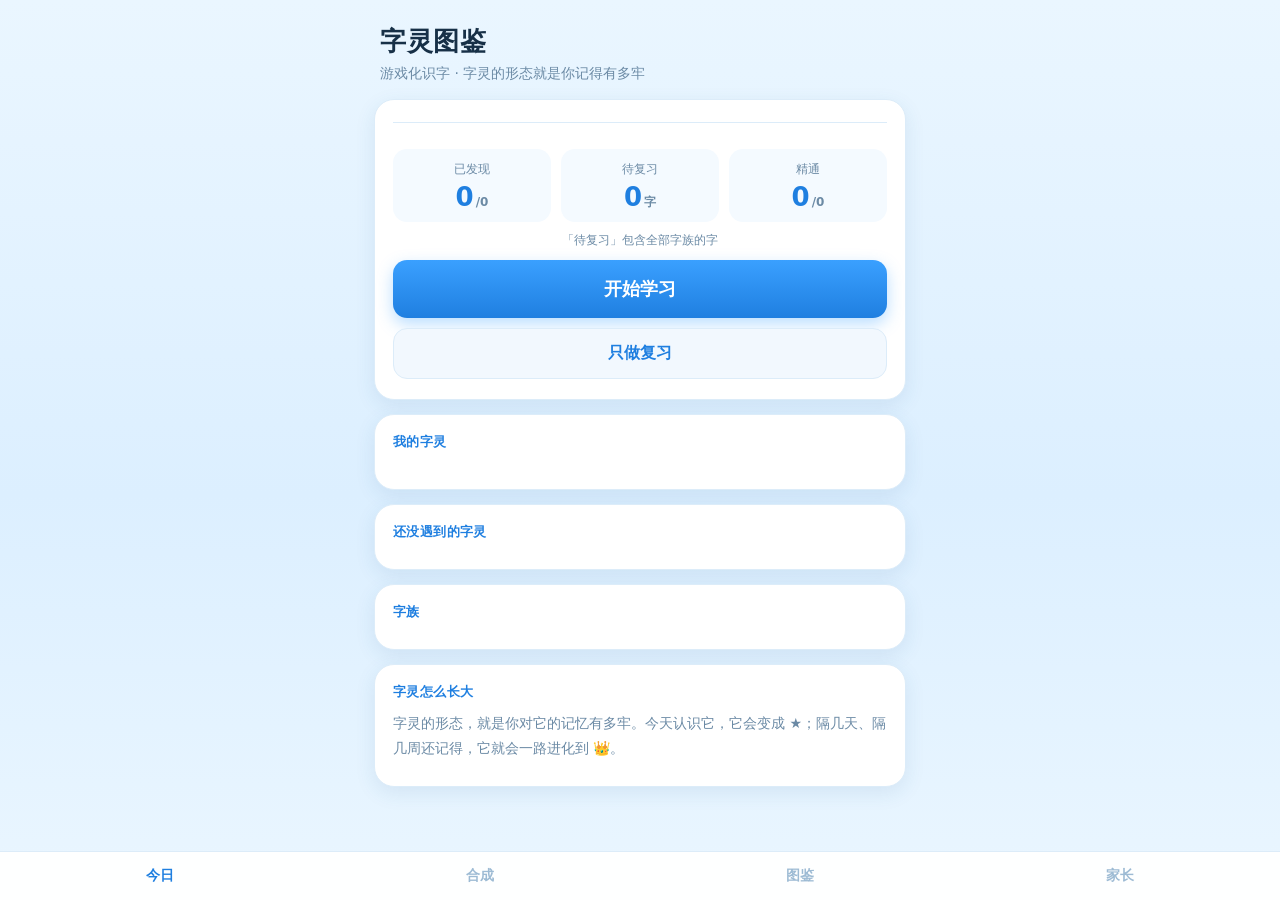
==== index.html @ 315b1b16 "字灵战记：把汉字识字做成街机格斗（HTML5 版 + Godot 4.4 桌面街机版） - 61 个教材单元 / 326 幕 / 3017 汉字 / 1844 个专属技能（14 种特效原型） - HT" ====
<!DOCTYPE html>
<html lang="zh-CN">
<head>
<meta charset="utf-8">
<meta name="viewport" content="width=device-width, initial-scale=1, viewport-fit=cover, maximum-scale=1, user-scalable=no">
<meta name="theme-color" content="#3aa0ff">
<meta name="apple-mobile-web-app-capable" content="yes">
<meta name="apple-mobile-web-app-title" content="字灵图鉴">
<title>字灵图鉴</title>
<link rel="manifest" href="manifest.json">
<link rel="apple-touch-icon" href="icon.svg">
<link rel="icon" href="icon.svg">
<link rel="stylesheet" href="style.css">
</head>
<body>

<div id="app">

  <!-- ================= 今日 ================= -->
  <section id="screen-home" class="screen active">
    <header class="hd">
      <h1>字灵图鉴</h1>
      <p class="sub">游戏化识字 · 字灵的形态就是你记得有多牢</p>
    </header>

    <div class="notice hidden" id="home-notice"></div>

    <div class="card hero">
      <div class="famrow grades" id="home-grades"></div>
      <div class="famrow" id="home-fams"></div>
      <div class="hero-row">
        <div class="stat">
          <div class="k">已发现</div>
          <div class="v"><span id="home-found">0</span><small id="home-found-total">/0</small></div>
        </div>
        <div class="stat">
          <div class="k">待复习</div>
          <div class="v"><span id="home-due">0</span><small>字</small></div>
        </div>
        <div class="stat">
          <div class="k">精通</div>
          <div class="v"><span id="home-master">0</span><small id="home-master-total">/0</small></div>
        </div>
      </div>
      <p class="hero-hint" id="hero-hint">「待复习」包含全部字族的字</p>
      <button class="btn primary big" id="btn-start">开始学习</button>
      <button class="btn ghost" id="btn-review">只做复习</button>
    </div>

    <div class="card">
      <div class="card-t" id="home-shelf-title">我的字灵</div>
      <div class="shelf" id="home-shelf"></div>
    </div>

    <div class="card">
      <div class="card-t" id="home-newtitle">还没遇到的字灵</div>
      <div class="newrow" id="home-new"></div>
    </div>

    <div class="card">
      <div class="card-t" id="fam-introtitle">字族</div>
      <p class="body-p" id="fam-introtext"></p>
    </div>

    <div class="card">
      <div class="card-t">字灵怎么长大</div>
      <p class="body-p dim">字灵的形态，就是你对它的记忆有多牢。今天认识它，它会变成 ★；隔几天、隔几周还记得，它就会一路进化到 👑。</p>
    </div>
  </section>

  <!-- ================= 学习 / 复习 ================= -->
  <section id="screen-learn" class="screen">
    <div class="topbar">
      <button class="back" id="btn-quit" aria-label="退出">✕</button>
      <div class="stagetrack"><div class="stagefill" id="learn-fill"></div></div>
      <div class="counter" id="learn-count">0/0</div>
    </div>
    <div id="learn-body"></div>
  </section>

  <!-- ================= 合成台 ================= -->
  <section id="screen-fuse" class="screen">
    <header class="hd">
      <h1>合成台</h1>
      <p class="sub">把字零件拼起来</p>
    </header>

    <div class="moderow">
      <button class="modebtn on" data-mode="free">自由拼</button>
      <button class="modebtn" data-mode="drill">组装练习</button>
    </div>

    <div class="card">
      <div class="drill-prompt hidden" id="drill-prompt"></div>
      <div class="slotrow">
        <button class="slot" id="slot0">+</button>
        <div class="plus">+</div>
        <button class="slot" id="slot1">+</button>
        <div class="eq">=</div>
        <div class="slot result" id="slotr">?</div>
      </div>
      <div class="fuse-msg" id="fuse-msg"></div>
      <button class="btn ghost" id="btn-clear">重新拼</button>
    </div>

    <div class="card">
      <div class="card-t" id="pool-title">我有的字零件</div>
      <div class="partgrid" id="fuse-parts"></div>
      <p class="body-p dim" id="fuse-hint"></p>
    </div>

    <div class="card">
      <div class="card-t">怎么玩</div>
      <p class="body-p dim"><b>自由拼</b>：学过的字会被拆成零件收进来。点两个零件试试，能拼出来的就是你该认识的字。</p>
      <p class="body-p dim"><b>组装练习</b>：给一张图和读音，把拼成它的两个字零件挑出来。</p>
    </div>
  </section>

  <!-- ================= 图鉴 ================= -->
  <section id="screen-dex" class="screen">
    <header class="hd">
      <h1 id="dex-title">图鉴</h1>
      <p class="sub">点亮一个新字灵，就点亮一颗星</p>
    </header>
    <div class="famrow grades" id="dex-grades"></div>
    <div class="famrow" id="dex-fams"></div>
    <div class="dex" id="dex-grid"></div>
    <div class="card">
      <p class="body-p dim">灰色剪影 = 还没遇到。发现之后，星星越多代表记得越牢。点开任意一个字灵，能看到它下次什么时候回来复习。</p>
    </div>
  </section>

  <!-- ================= 家长 ================= -->
  <section id="screen-parent" class="screen">
    <header class="hd">
      <h1>家长页</h1>
      <p class="sub">进度与薄弱字</p>
    </header>
    <div class="card" id="parent-stats"></div>
    <div class="card" id="parent-quality"></div>
    <div class="card">
      <div class="card-t">需要多看一眼的字</div>
      <div id="parent-weak" class="weak"></div>
    </div>
    <div class="card">
      <div class="card-t">字表自检</div>
      <p class="body-p dim">逐条检查字表数据是否完整、选项有没有写错。字表越大越需要它。</p>
      <button class="btn ghost" id="btn-validate">检查字表</button>
      <div id="validate-out" class="validate-out"></div>
    </div>
    <div class="card">
      <div class="card-t">演示工具</div>
      <p class="body-p dim">原型把「一天」做成可以手动快进，方便你几分钟内看到复习和进化效果。</p>
      <button class="btn ghost" id="btn-ff">⏩ 快进一天</button>
      <button class="btn ghost danger" id="btn-reset">清空存档，重新开始</button>
    </div>
    <div class="card">
      <div class="card-t">装到手机上</div>
      <p class="body-p dim">手机浏览器打开后，点菜单里的「添加到主屏幕」，就和一个 App 一样。电脑上直接双击 index.html 也能玩（发音和存档都正常）。</p>
    </div>
  </section>

</div>

<nav id="tabbar">
  <button data-go="screen-home" class="on">今日</button>
  <button data-go="screen-fuse">合成</button>
  <button data-go="screen-dex">图鉴</button>
  <button data-go="screen-parent">家长</button>
</nav>

<div id="toast"></div>
<div id="overlay" class="hidden"><div id="overlay-card"></div></div>

<script src="data/chars.js"></script>
<script src="data/expand.js"></script>
<script src="app.js"></script>
</body>
</html>
---- style.css ----
/* 字灵图鉴 · P0 样式（手机优先） */

:root{
  --bg1:#eaf6ff;
  --bg2:#dcefff;
  --card:#ffffff;
  --ink:#173047;
  --ink2:#6b8aa5;
  --pri:#3aa0ff;
  --pri2:#1f7fe0;
  --good:#2fbf71;
  --bad:#ff7a7a;
  --line:#dcecf9;
  --radius:20px;
  --shadow:0 6px 20px rgba(35,95,150,.10);
}

*{box-sizing:border-box;-webkit-tap-highlight-color:transparent;}
html,body{margin:0;padding:0;}
body{
  font-family:-apple-system,BlinkMacSystemFont,"PingFang SC","Hiragino Sans GB","Microsoft YaHei",system-ui,sans-serif;
  background:linear-gradient(180deg,var(--bg1),var(--bg2) 55%,var(--bg1));
  background-attachment:fixed;
  color:var(--ink);
  -webkit-font-smoothing:antialiased;
  padding-bottom:84px;
  min-height:100vh;
}
body.session{padding-bottom:0;}
body.session #tabbar{display:none;}

#app{max-width:560px;margin:0 auto;padding:0 14px;}

/* ---------- 屏幕切换 ---------- */
.screen{display:none;padding-top:14px;}
.screen.active{display:block;animation:fade .22s ease;}
@keyframes fade{from{opacity:0;transform:translateY(6px)}to{opacity:1;transform:none}}

/* ---------- 标题 ---------- */
.hd{padding:10px 6px 16px;}
.hd h1{margin:0;font-size:26px;letter-spacing:.5px;}
.hd .sub{margin:6px 0 0;color:var(--ink2);font-size:14px;}

/* ---------- 卡片 ---------- */
.card{
  background:var(--card);border-radius:var(--radius);
  padding:18px;margin-bottom:14px;box-shadow:var(--shadow);
  border:1px solid var(--line);
}
.card-t{font-size:13px;font-weight:700;color:var(--pri2);letter-spacing:.4px;margin-bottom:10px;}
.body-p{margin:0 0 8px;font-size:15px;line-height:1.75;}
.body-p.dim{color:var(--ink2);font-size:14px;}
.tiny{font-size:12.5px;color:var(--ink2);margin:0 0 10px;}

/* ---------- 统计提示 ---------- */
.hero-hint{font-size:11.5px;color:var(--ink2);margin:-7px 0 12px;text-align:center;}

/* ---------- 字族切换 ---------- */
.famrow{display:flex;flex-wrap:wrap;gap:8px;margin-bottom:16px;}
.famchip{
  border:1.5px solid var(--line);background:#f4faff;color:var(--ink2);
  border-radius:99px;padding:9px 16px;font-size:14px;font-weight:700;
  font-family:inherit;cursor:pointer;white-space:nowrap;
  transition:background .15s ease,color .15s ease,border-color .15s ease,box-shadow .15s ease;
}
.famchip:active{transform:scale(.96);}
/* 年级筛选与字族分层：年级按钮更轻，字族按钮保持主视觉 */
.famrow.grades{gap:6px;margin-bottom:10px;padding-bottom:2px;border-bottom:1px solid var(--line);}
.famrow.grades .gradechip{padding:7px 11px;font-size:13px;font-weight:700;background:#fff;border-color:#c9e3f7;}
.famrow.grades .gradechip small{display:block;font-size:10px;font-weight:600;opacity:.72;margin-top:2px;}
.famrow.grades .gradechip.on{background:#e8f5ff;color:var(--pri2);border-color:var(--pri);box-shadow:none;}
.famchip.on{
  background:linear-gradient(180deg,var(--pri),var(--pri2));color:#fff;
  border-color:transparent;box-shadow:0 4px 12px rgba(58,160,255,.32);
}

/* ---------- 首页统计 ---------- */
.hero{padding:20px 18px;}
.hero-row{display:flex;gap:10px;margin-bottom:18px;}
.stat{flex:1;text-align:center;background:#f4faff;border-radius:14px;padding:12px 6px;}
.stat .k{font-size:12px;color:var(--ink2);margin-bottom:6px;}
.stat .v{font-size:26px;font-weight:800;color:var(--pri2);line-height:1;}
.stat .v small{font-size:12px;font-weight:600;color:var(--ink2);margin-left:2px;}

/* ---------- 按钮 ---------- */
.btn{
  display:block;width:100%;border:0;cursor:pointer;
  font-family:inherit;font-size:16px;font-weight:700;
  padding:14px;border-radius:14px;margin-top:10px;
  transition:transform .08s ease,box-shadow .15s ease;
}
.btn:active{transform:scale(.975);}
.btn.primary{background:linear-gradient(180deg,var(--pri),var(--pri2));color:#fff;box-shadow:0 6px 16px rgba(58,160,255,.35);}
.btn.big{font-size:18px;padding:17px;}
.btn.ghost{background:#f2f8fe;color:var(--pri2);border:1px solid var(--line);}
.btn.ghost.danger{color:#d9564f;background:#fff3f2;border-color:#ffdcd9;}

/* ---------- 首页新字预览 ---------- */
.newrow{display:flex;flex-wrap:wrap;gap:10px;}
.newchip{
  width:60px;height:74px;border-radius:14px;background:#f4faff;
  border:1.5px dashed #c3ddf3;display:flex;flex-direction:column;
  align-items:center;justify-content:center;gap:2px;color:#9dbbd4;
}
.newchip .e{font-size:20px;filter:grayscale(1);opacity:.45;}
.newchip .c{font-size:20px;font-weight:800;}

/* ---------- 学习顶部进度 ---------- */
.topbar{display:flex;align-items:center;gap:12px;padding:12px 4px;}
.back{
  width:38px;height:38px;flex:0 0 38px;border-radius:50%;
  border:1px solid var(--line);background:#fff;color:var(--ink2);
  font-size:16px;cursor:pointer;font-family:inherit;
}
.stagetrack{flex:1;height:10px;background:#dbeafa;border-radius:99px;overflow:hidden;}
.stagefill{height:100%;width:0%;background:linear-gradient(90deg,#63c1ff,var(--pri2));border-radius:99px;transition:width .3s ease;}
.counter{font-size:13px;font-weight:700;color:var(--ink2);min-width:44px;text-align:right;}

/* ---------- 学习主体 ---------- */
.learn{padding:8px 2px 40px;text-align:center;animation:fade .25s ease;}
.bigemoji{font-size:84px;line-height:1;margin:18px 0 10px;}
.bigchar{font-size:104px;font-weight:800;line-height:1.1;letter-spacing:4px;color:var(--ink);}
.bigchar.small{font-size:78px;margin-bottom:6px;}
.py{font-size:22px;color:var(--pri2);font-weight:700;letter-spacing:2px;margin:8px 0 16px;}
.sentence{font-size:19px;line-height:1.8;margin:8px auto 20px;max-width:340px;background:#f4faff;border-radius:14px;padding:14px 16px;}

.card-t.center{text-align:center;}

/* 拆形 */
.split{display:flex;align-items:center;justify-content:center;gap:10px;margin:26px 0 20px;flex-wrap:wrap;}
.split .piece{
  width:82px;height:82px;border-radius:18px;background:#f4faff;border:2px solid var(--line);
  display:flex;align-items:center;justify-content:center;font-size:40px;font-weight:800;color:var(--pri2);
}
.split .piece.whole{background:#eaf6ff;border-color:var(--pri);color:var(--ink);}
.split .plus,.split .eq{font-size:24px;color:#9dbbd4;font-weight:700;}
.pinfo{max-width:340px;margin:0 auto 22px;}
.pinfo p{margin:6px 0;font-size:15px;color:var(--ink2);}
.pinfo b{color:var(--ink);font-size:17px;}

/* 选择题 */
.qprompt{font-size:21px;font-weight:700;margin:26px 0 22px;line-height:1.6;}
.opts{display:flex;flex-direction:column;gap:12px;max-width:360px;margin:0 auto;}
.opts.grid{flex-direction:row;flex-wrap:wrap;justify-content:center;}
.opts.grid .opt{flex:0 0 calc(50% - 6px);}
.opt{
  border:2px solid var(--line);background:#fff;border-radius:16px;
  padding:16px;cursor:pointer;font-family:inherit;
  display:flex;align-items:center;justify-content:center;gap:10px;
  transition:transform .08s ease,border-color .15s ease,background .15s ease;
}
.opt:active{transform:scale(.97);}
.opt .oe{font-size:40px;line-height:1;}
.opt .ol{font-size:15px;color:var(--ink2);font-weight:700;}
.opt .oc{font-size:44px;font-weight:800;color:var(--ink);line-height:1.1;}
.opts.grid .opt{flex-direction:column;padding:18px 10px;}
.opts.pinyin .opt .oc{font-size:28px;letter-spacing:1px;}
.opt.good{border-color:var(--good);background:#eefaf3;animation:pop .3s ease;}
.opt.bad{border-color:var(--bad);background:#fff2f2;animation:shake .32s ease;}
@keyframes pop{0%{transform:scale(1)}45%{transform:scale(1.06)}100%{transform:scale(1)}}
@keyframes shake{0%,100%{transform:translateX(0)}25%{transform:translateX(-6px)}75%{transform:translateX(6px)}}

/* 完成 */
.done .bigemoji{animation:pop .5s ease;}
.done-t{font-size:23px;font-weight:800;margin:6px 0 8px;}
.done-sub{font-size:16px;color:var(--ink2);margin-bottom:26px;}

/* ---------- 图鉴 ---------- */
.dex{display:grid;grid-template-columns:repeat(3,1fr);gap:11px;margin-bottom:14px;}
.dexitem{
  background:#fff;border:1.5px solid var(--line);border-radius:18px;
  padding:12px 6px;cursor:pointer;font-family:inherit;
  display:flex;flex-direction:column;align-items:center;gap:2px;
  box-shadow:var(--shadow);transition:transform .08s ease;
}
.dexitem:active{transform:scale(.96);}
.dexitem .dexe{font-size:30px;line-height:1.2;}
.dexitem .dexc{font-size:26px;font-weight:800;color:var(--ink);}
.dexitem .dexs{font-size:11px;color:#f5b942;letter-spacing:1px;min-height:14px;}
.dexitem.s0{background:#f7fbfe;border-style:dashed;box-shadow:none;}
.dexitem.s0 .dexe{filter:grayscale(1);opacity:.35;}
.dexitem.s0 .dexc{color:#b8d0e2;}
.dexitem.s4{background:linear-gradient(180deg,#fffdf4,#fff);border-color:#ffe08a;}
.dexitem.s5{background:linear-gradient(180deg,#fff8e4,#fff);border-color:#f5c451;box-shadow:0 6px 20px rgba(245,185,66,.28);}

/* ---------- 家长页 ---------- */
.pline{display:flex;justify-content:space-between;align-items:center;padding:9px 0;border-bottom:1px dashed var(--line);font-size:15px;}
.pline:last-child{border-bottom:0;}
.pline .lb{color:var(--ink2);}
.pline .pv{font-weight:800;color:var(--pri2);}
.weak{display:flex;flex-wrap:wrap;gap:9px;}
.weakchip{background:#fff3f2;border:1px solid #ffdcd9;color:#d9564f;border-radius:12px;padding:8px 13px;font-size:19px;font-weight:800;}
.weaknone{color:var(--ink2);font-size:14px;}

/* ---------- 底部导航 ---------- */
#tabbar{
  position:fixed;left:0;right:0;bottom:0;z-index:30;
  display:flex;background:rgba(255,255,255,.94);
  backdrop-filter:blur(12px);-webkit-backdrop-filter:blur(12px);
  border-top:1px solid var(--line);
  padding-bottom:env(safe-area-inset-bottom);
}
#tabbar button{
  flex:1;border:0;background:none;font-family:inherit;
  font-size:14px;font-weight:700;color:#9dbbd4;
  padding:15px 4px;cursor:pointer;transition:color .15s ease;
}
#tabbar button.on{color:var(--pri2);}

/* ---------- 首页字灵架 ---------- */
.shelf{display:flex;gap:10px;overflow-x:auto;padding:2px 2px 8px;-webkit-overflow-scrolling:touch;}
.shelfitem{
  flex:0 0 auto;width:64px;text-align:center;background:#f4faff;
  border-radius:14px;padding:8px 4px;border:1px solid var(--line);
}
.shelfitem .e{font-size:24px;line-height:1.2;}
.shelfitem .c{font-size:20px;font-weight:800;color:var(--ink);line-height:1.3;}
.shelfitem .st{font-size:10px;color:#f0a04b;line-height:1.2;margin-top:2px;}

/* ---------- 合成台 ---------- */
.moderow{display:flex;gap:8px;margin-bottom:14px;}
.modebtn{
  flex:1;padding:11px 8px;border-radius:14px;border:1.5px solid var(--line);
  background:#f4faff;color:var(--ink2);font-family:inherit;font-size:14px;font-weight:700;
  cursor:pointer;transition:background .15s ease,color .15s ease,border-color .15s ease,box-shadow .15s ease;
}
.modebtn:active{transform:scale(.97);}
.modebtn.on{
  background:linear-gradient(180deg,var(--pri),var(--pri2));color:#fff;
  border-color:transparent;box-shadow:0 4px 12px rgba(58,160,255,.32);
}
.drill-prompt{text-align:center;margin-bottom:14px;}
.drill-emoji{font-size:46px;line-height:1.1;}
.drill-py{font-size:22px;font-weight:800;color:var(--pri2);margin-top:4px;}
.drill-scene{font-size:14px;color:var(--ink2);margin-top:6px;line-height:1.6;}
.slotrow{display:flex;align-items:center;justify-content:center;gap:8px;margin:6px 0 14px;}
.slot{
  width:66px;height:66px;border-radius:16px;border:2px dashed #c3ddf3;background:#f7fbfe;
  display:flex;align-items:center;justify-content:center;
  font-size:26px;font-weight:800;color:#9dbbd4;font-family:inherit;cursor:pointer;
  transition:border-color .15s ease,background .15s ease,color .15s ease;
}
.slot:active{transform:scale(.95);}
.slot.filled{border-style:solid;border-color:var(--pri);background:#eaf6ff;color:var(--pri2);}
.slot.result{border:none;background:transparent;cursor:default;font-size:34px;color:var(--ink);}
.slot.result.good{animation:pop .4s ease;}
.slot.result.bad{color:var(--bad);}
.slotrow .plus,.slotrow .eq{font-size:22px;color:#9dbbd4;font-weight:700;}
.fuse-msg{text-align:center;min-height:8px;}
.fuse-title{font-size:14px;color:var(--ink2);margin-bottom:4px;}
.fuse-char{font-size:40px;font-weight:800;color:var(--ink);line-height:1.2;}
.fuse-py{font-size:18px;color:var(--pri2);font-weight:700;margin-left:6px;}
.fuse-note{font-size:13.5px;color:var(--ink2);margin:8px 0 4px;line-height:1.7;}
.fuse-bad{font-size:14px;color:#d9564f;font-weight:700;}
.partgrid{display:flex;flex-wrap:wrap;gap:8px;}
.partchip{
  min-width:52px;padding:10px 12px;border-radius:12px;border:2px solid var(--line);
  background:#fff;font-size:22px;font-weight:800;color:var(--ink);
  font-family:inherit;cursor:pointer;
  transition:background .12s ease,border-color .12s ease,transform .12s ease;
}
.partchip:active{transform:scale(.94);background:#eaf6ff;border-color:var(--pri);}

/* ---------- 笔顺动画 ---------- */
.strokebox{
  margin:14px auto 4px;width:200px;height:200px;
  background:#fff;border:2px solid var(--line);border-radius:18px;
  display:flex;align-items:center;justify-content:center;overflow:hidden;
}

/* ---------- 通用隐藏 ---------- */
.hidden{display:none !important;}

/* ---------- 环境告示（存档 / 发音异常） ---------- */
.notice{
  background:#fff8e4;border:1px solid #ffe08a;border-radius:16px;
  padding:14px 16px;margin-bottom:14px;
}
.notice p{margin:0 0 8px;font-size:13.5px;line-height:1.75;color:#6b5620;}
.notice p:last-child{margin-bottom:0;}

/* ---------- 字表自检结果 ---------- */
.qweak{margin-top:10px;padding:10px 12px;border-radius:12px;background:#fff8e9;color:#9a6a28;font-size:13px;line-height:1.65;}
.validate-out{margin-top:12px;}
.validate-out ul{margin:8px 0 0;padding-left:20px;}
.validate-out li{font-size:13px;line-height:1.85;color:#d9564f;}
.vok{font-size:14px;font-weight:700;color:var(--good);}
.vbad{font-size:14px;font-weight:700;color:#d9564f;}

/* ---------- toast / overlay ---------- */
#toast{
  position:fixed;left:50%;bottom:110px;transform:translate(-50%,14px);
  background:rgba(23,48,71,.93);color:#fff;font-size:14.5px;font-weight:600;
  padding:11px 20px;border-radius:99px;opacity:0;pointer-events:none;
  transition:opacity .2s ease,transform .2s ease;z-index:60;max-width:86vw;text-align:center;
}
#toast.show{opacity:1;transform:translate(-50%,0);}

#overlay{
  position:fixed;inset:0;background:rgba(23,48,71,.42);z-index:50;
  display:flex;align-items:center;justify-content:center;padding:22px;
}
#overlay.hidden{display:none;}
#overlay-card{
  background:#fff;border-radius:22px;padding:26px 22px;max-width:340px;width:100%;
  text-align:center;box-shadow:0 20px 50px rgba(20,50,80,.25);animation:pop .3s ease;
}
#overlay-card .oe{font-size:66px;line-height:1;}
#overlay-card .oc{font-size:64px;font-weight:800;margin:4px 0;}
#overlay-card .opy{font-size:19px;color:var(--pri2);font-weight:700;letter-spacing:2px;margin-bottom:12px;}
#overlay-card .ostage{font-size:15px;color:var(--ink2);margin-bottom:6px;}
#overlay-card .onext{font-size:13.5px;color:var(--ink2);margin-bottom:16px;}
#overlay-card .parts{font-size:15px;color:var(--ink2);margin:12px 0;}
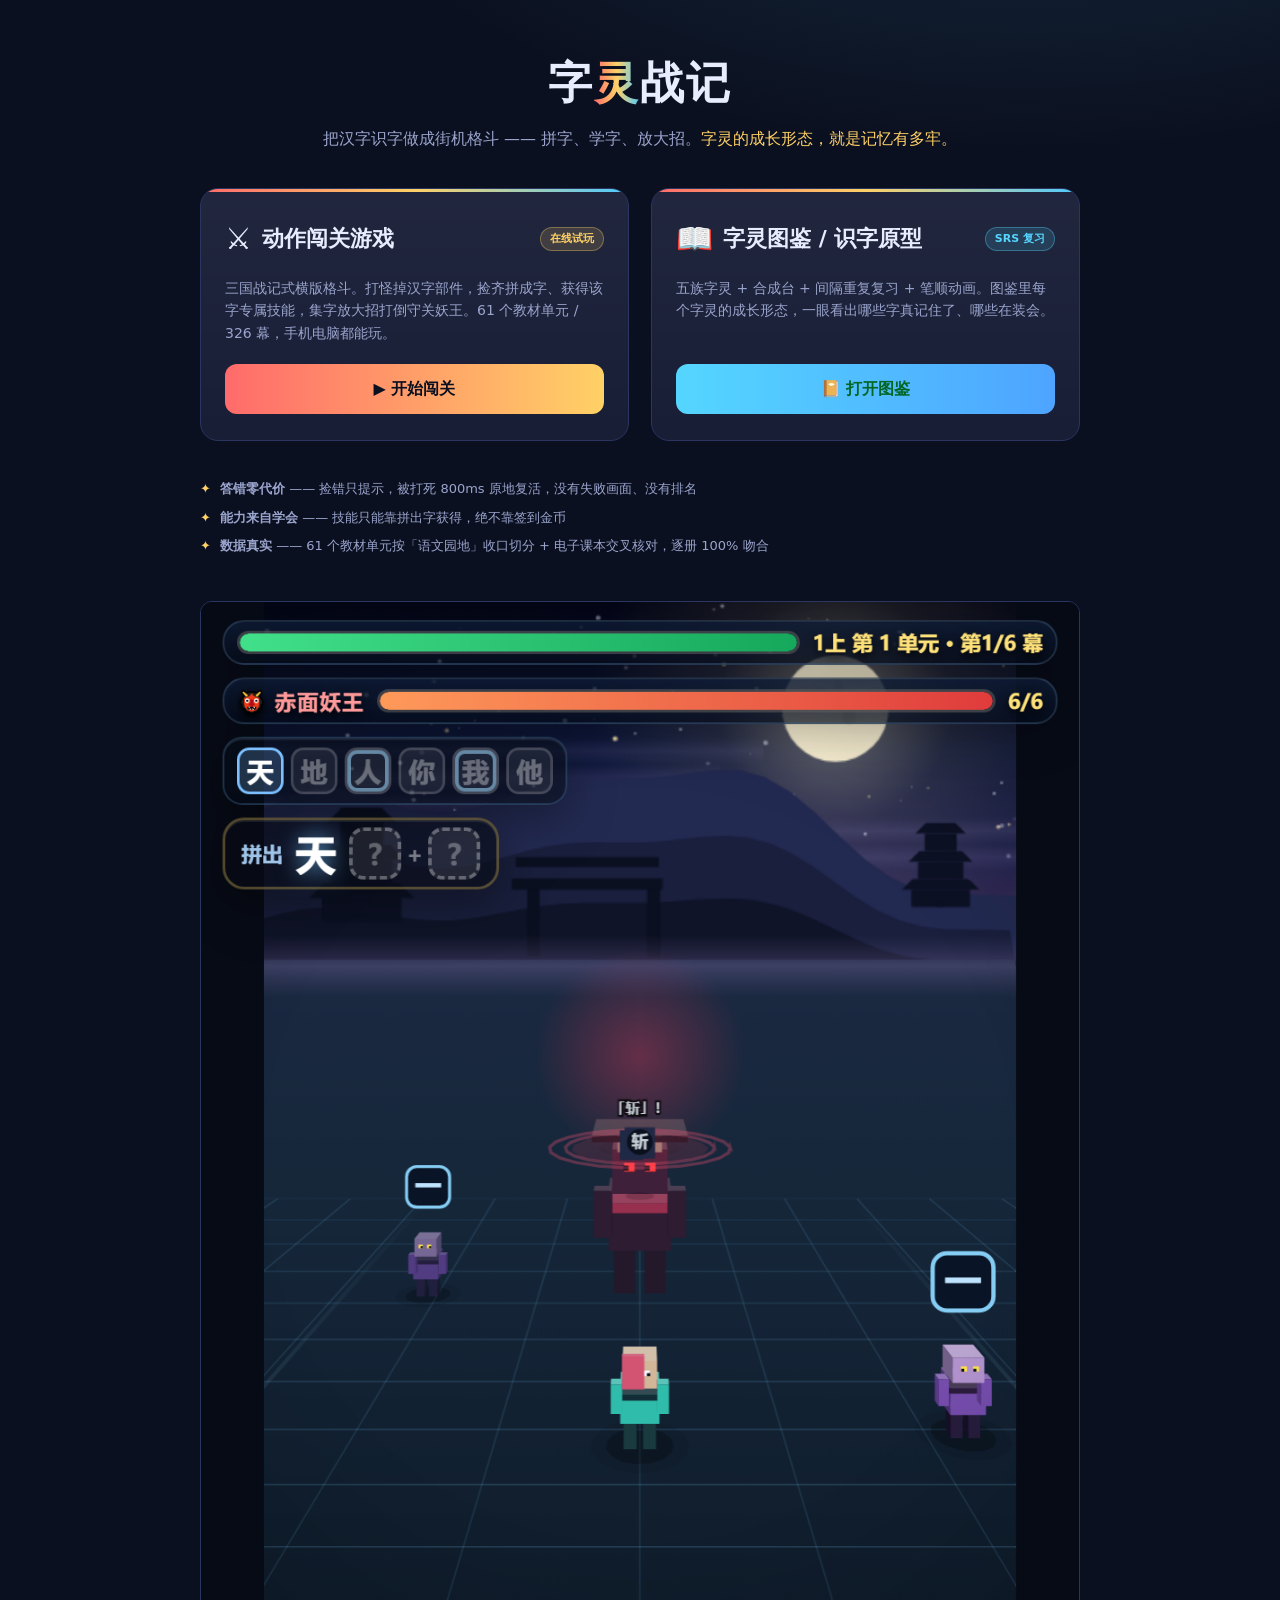
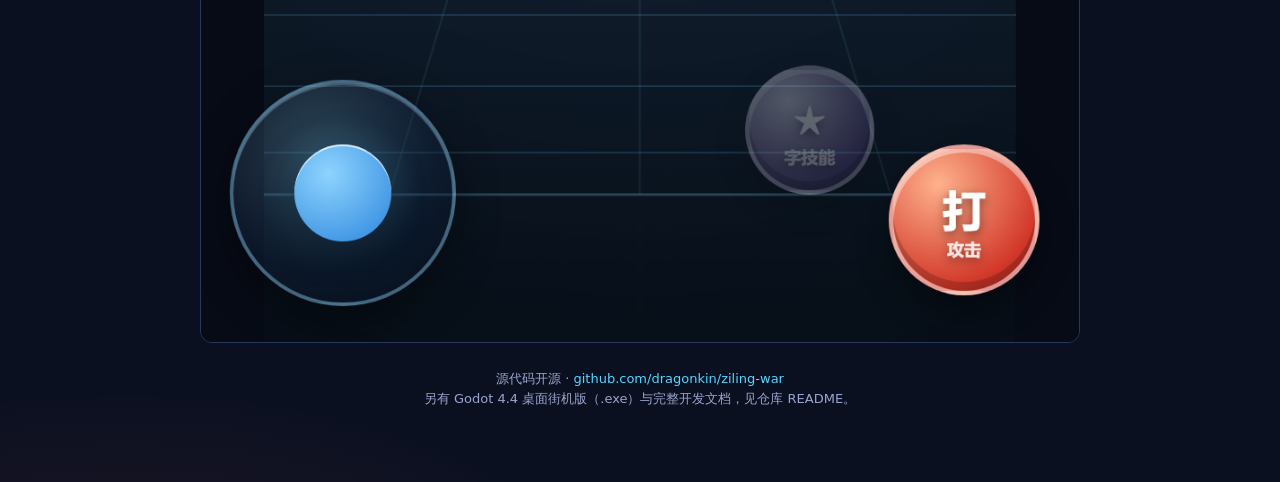
==== commit 284114d6: "为 GitHub Pages 在线试玩提供友好的入口首页（链接到 HTML5 游戏与图鉴）" ====
--- a/index.html
+++ b/index.html
@@ -1,179 +1,100 @@
 <!DOCTYPE html>
 <html lang="zh-CN">
 <head>
-<meta charset="utf-8">
-<meta name="viewport" content="width=device-width, initial-scale=1, viewport-fit=cover, maximum-scale=1, user-scalable=no">
-<meta name="theme-color" content="#3aa0ff">
-<meta name="apple-mobile-web-app-capable" content="yes">
-<meta name="apple-mobile-web-app-title" content="字灵图鉴">
-<title>字灵图鉴</title>
-<link rel="manifest" href="manifest.json">
-<link rel="apple-touch-icon" href="icon.svg">
+<meta charset="UTF-8">
+<meta name="viewport" content="width=device-width, initial-scale=1.0, maximum-scale=1.0, user-scalable=no">
+<title>字灵战记 · 在线试玩</title>
 <link rel="icon" href="icon.svg">
-<link rel="stylesheet" href="style.css">
+<meta name="description" content="字灵战记 —— 一部把汉字识字做成街机格斗的儿童游戏：拼字、学字、放大招打 Boss。">
+<style>
+  :root{
+    --bg:#0b1020; --panel:#151b33; --line:#2a3560; --gold:#ffd166; --cyan:#54d6ff;
+    --fire:#ff6b6b; --water:#4ec9ff; --text:#e8ecff; --dim:#9aa4cc;
+  }
+  *{box-sizing:border-box;margin:0;padding:0}
+  body{
+    background:
+      radial-gradient(1200px 600px at 80% -10%, rgba(84,214,255,.14), transparent 60%),
+      radial-gradient(900px 500px at 10% 110%, rgba(255,107,107,.12), transparent 60%),
+      var(--bg);
+    color:var(--text);
+    font-family:"PingFang SC","Microsoft YaHei","Noto Sans CJK SC",system-ui,sans-serif;
+    min-height:100vh; line-height:1.6;
+    -webkit-tap-highlight-color:transparent;
+  }
+  .wrap{max-width:920px;margin:0 auto;padding:48px 20px 72px}
+  header{text-align:center;margin-bottom:36px}
+  .logo{font-size:44px;font-weight:800;letter-spacing:2px;margin-bottom:8px}
+  .logo b{background:linear-gradient(90deg,var(--fire),var(--gold),var(--water));
+    background-clip:text;-webkit-background-clip:text;color:transparent}
+  .tagline{color:var(--dim);font-size:16px}
+  .tagline em{color:var(--gold);font-style:normal}
+  .cards{display:grid;grid-template-columns:1fr 1fr;gap:22px;margin:34px 0}
+  @media(max-width:640px){.cards{grid-template-columns:1fr}}
+  .card{
+    background:linear-gradient(180deg,rgba(255,255,255,.05),rgba(255,255,255,.01)),var(--panel);
+    border:1px solid var(--line);border-radius:18px;padding:26px 24px;
+    display:flex;flex-direction:column;position:relative;overflow:hidden;
+    transition:transform .18s ease,border-color .18s ease,box-shadow .18s ease;
+  }
+  .card::before{content:"";position:absolute;top:0;left:0;right:0;height:3px;
+    background:linear-gradient(90deg,var(--fire),var(--gold),var(--water))}
+  .card:hover{transform:translateY(-4px);border-color:#3d4d8f;box-shadow:0 14px 40px rgba(0,0,0,.35)}
+  .card h2{font-size:22px;margin-bottom:4px;display:flex;align-items:center;gap:10px}
+  .icon{font-size:30px}
+  .badge{display:inline-block;font-size:11px;padding:2px 9px;border-radius:20px;
+    background:rgba(84,214,255,.15);color:var(--cyan);border:1px solid rgba(84,214,255,.35);margin-left:auto;font-weight:600}
+  .badge.b{background:rgba(255,209,102,.15);color:var(--gold);border-color:rgba(255,209,102,.35)}
+  .card p{color:var(--dim);font-size:14px;margin:10px 0 20px;flex:1}
+  .play{
+    display:inline-block;text-align:center;text-decoration:none;font-weight:700;font-size:16px;
+    padding:12px 20px;border-radius:12px;color:#0b1020;transition:filter .15s ease;
+  }
+  .play:hover{filter:brightness(1.08)}
+  .play.g {background:linear-gradient(90deg,var(--fire),var(--gold))}
+  .play.b {background:linear-gradient(90deg,var(--cyan),#4ea4ff);color:#062}
+  .shot{border-radius:12px;margin:40px 0 10px;overflow:hidden;border:1px solid var(--line)}
+  .shot img{width:100%;display:block}
+  .meta{color:var(--dim);font-size:13px;text-align:center;margin-top:26px}
+  .meta a{color:var(--cyan);text-decoration:none}
+  .meta a:hover{text-decoration:underline}
+  ul.facts{list-style:none;margin-top:14px;color:var(--dim);font-size:13px}
+  ul.facts li{padding:4px 0 4px 20px;position:relative}
+  ul.facts li::before{content:"✦";position:absolute;left:0;color:var(--gold)}
+</style>
 </head>
 <body>
+<div class="wrap">
+  <header>
+    <div class="logo">字<b>灵</b>战记</div>
+    <div class="tagline">把汉字识字做成街机格斗 —— 拼字、学字、放大招。<em>字灵的成长形态，就是记忆有多牢。</em></div>
+  </header>
 
-<div id="app">
-
-  <!-- ================= 今日 ================= -->
-  <section id="screen-home" class="screen active">
-    <header class="hd">
-      <h1>字灵图鉴</h1>
-      <p class="sub">游戏化识字 · 字灵的形态就是你记得有多牢</p>
-    </header>
-
-    <div class="notice hidden" id="home-notice"></div>
-
-    <div class="card hero">
-      <div class="famrow grades" id="home-grades"></div>
-      <div class="famrow" id="home-fams"></div>
-      <div class="hero-row">
-        <div class="stat">
-          <div class="k">已发现</div>
-          <div class="v"><span id="home-found">0</span><small id="home-found-total">/0</small></div>
-        </div>
-        <div class="stat">
-          <div class="k">待复习</div>
-          <div class="v"><span id="home-due">0</span><small>字</small></div>
-        </div>
-        <div class="stat">
-          <div class="k">精通</div>
-          <div class="v"><span id="home-master">0</span><small id="home-master-total">/0</small></div>
-        </div>
-      </div>
-      <p class="hero-hint" id="hero-hint">「待复习」包含全部字族的字</p>
-      <button class="btn primary big" id="btn-start">开始学习</button>
-      <button class="btn ghost" id="btn-review">只做复习</button>
-    </div>
-
+  <div class="cards">
     <div class="card">
-      <div class="card-t" id="home-shelf-title">我的字灵</div>
-      <div class="shelf" id="home-shelf"></div>
-    </div>
-
-    <div class="card">
-      <div class="card-t" id="home-newtitle">还没遇到的字灵</div>
-      <div class="newrow" id="home-new"></div>
-    </div>
-
-    <div class="card">
-      <div class="card-t" id="fam-introtitle">字族</div>
-      <p class="body-p" id="fam-introtext"></p>
-    </div>
-
-    <div class="card">
-      <div class="card-t">字灵怎么长大</div>
-      <p class="body-p dim">字灵的形态，就是你对它的记忆有多牢。今天认识它，它会变成 ★；隔几天、隔几周还记得，它就会一路进化到 👑。</p>
-    </div>
-  </section>
-
-  <!-- ================= 学习 / 复习 ================= -->
-  <section id="screen-learn" class="screen">
-    <div class="topbar">
-      <button class="back" id="btn-quit" aria-label="退出">✕</button>
-      <div class="stagetrack"><div class="stagefill" id="learn-fill"></div></div>
-      <div class="counter" id="learn-count">0/0</div>
-    </div>
-    <div id="learn-body"></div>
-  </section>
-
-  <!-- ================= 合成台 ================= -->
-  <section id="screen-fuse" class="screen">
-    <header class="hd">
-      <h1>合成台</h1>
-      <p class="sub">把字零件拼起来</p>
-    </header>
-
-    <div class="moderow">
-      <button class="modebtn on" data-mode="free">自由拼</button>
-      <button class="modebtn" data-mode="drill">组装练习</button>
-    </div>
-
-    <div class="card">
-      <div class="drill-prompt hidden" id="drill-prompt"></div>
-      <div class="slotrow">
-        <button class="slot" id="slot0">+</button>
-        <div class="plus">+</div>
-        <button class="slot" id="slot1">+</button>
-        <div class="eq">=</div>
-        <div class="slot result" id="slotr">?</div>
-      </div>
-      <div class="fuse-msg" id="fuse-msg"></div>
-      <button class="btn ghost" id="btn-clear">重新拼</button>
-    </div>
-
-    <div class="card">
-      <div class="card-t" id="pool-title">我有的字零件</div>
-      <div class="partgrid" id="fuse-parts"></div>
-      <p class="body-p dim" id="fuse-hint"></p>
-    </div>
-
-    <div class="card">
-      <div class="card-t">怎么玩</div>
-      <p class="body-p dim"><b>自由拼</b>：学过的字会被拆成零件收进来。点两个零件试试，能拼出来的就是你该认识的字。</p>
-      <p class="body-p dim"><b>组装练习</b>：给一张图和读音，把拼成它的两个字零件挑出来。</p>
-    </div>
-  </section>
-
-  <!-- ================= 图鉴 ================= -->
-  <section id="screen-dex" class="screen">
-    <header class="hd">
-      <h1 id="dex-title">图鉴</h1>
-      <p class="sub">点亮一个新字灵，就点亮一颗星</p>
-    </header>
-    <div class="famrow grades" id="dex-grades"></div>
-    <div class="famrow" id="dex-fams"></div>
-    <div class="dex" id="dex-grid"></div>
-    <div class="card">
-      <p class="body-p dim">灰色剪影 = 还没遇到。发现之后，星星越多代表记得越牢。点开任意一个字灵，能看到它下次什么时候回来复习。</p>
-    </div>
-  </section>
-
-  <!-- ================= 家长 ================= -->
-  <section id="screen-parent" class="screen">
-    <header class="hd">
-      <h1>家长页</h1>
-      <p class="sub">进度与薄弱字</p>
-    </header>
-    <div class="card" id="parent-stats"></div>
-    <div class="card" id="parent-quality"></div>
-    <div class="card">
-      <div class="card-t">需要多看一眼的字</div>
-      <div id="parent-weak" class="weak"></div>
+      <h2><span class="icon">⚔️</span>动作闯关游戏<span class="badge b">在线试玩</span></h2>
+      <p>三国战记式横版格斗。打怪掉汉字部件，捡齐拼成字、获得该字专属技能，集字放大招打倒守关妖王。61 个教材单元 / 326 幕，手机电脑都能玩。</p>
+      <a class="play g" href="字灵战记.html">▶ 开始闯关</a>
     </div>
     <div class="card">
-      <div class="card-t">字表自检</div>
-      <p class="body-p dim">逐条检查字表数据是否完整、选项有没有写错。字表越大越需要它。</p>
-      <button class="btn ghost" id="btn-validate">检查字表</button>
-      <div id="validate-out" class="validate-out"></div>
+      <h2><span class="icon">📖</span>字灵图鉴 / 识字原型<span class="badge">SRS 复习</span></h2>
+      <p>五族字灵 + 合成台 + 间隔重复复习 + 笔顺动画。图鉴里每个字灵的成长形态，一眼看出哪些字真记住了、哪些在装会。</p>
+      <a class="play b" href="字灵图鉴.html">📔 打开图鉴</a>
     </div>
-    <div class="card">
-      <div class="card-t">演示工具</div>
-      <p class="body-p dim">原型把「一天」做成可以手动快进，方便你几分钟内看到复习和进化效果。</p>
-      <button class="btn ghost" id="btn-ff">⏩ 快进一天</button>
-      <button class="btn ghost danger" id="btn-reset">清空存档，重新开始</button>
-    </div>
-    <div class="card">
-      <div class="card-t">装到手机上</div>
-      <p class="body-p dim">手机浏览器打开后，点菜单里的「添加到主屏幕」，就和一个 App 一样。电脑上直接双击 index.html 也能玩（发音和存档都正常）。</p>
-    </div>
-  </section>
+  </div>
 
+  <ul class="facts">
+    <li><b>答错零代价</b> —— 捡错只提示，被打死 800ms 原地复活，没有失败画面、没有排名</li>
+    <li><b>能力来自学会</b> —— 技能只能靠拼出字获得，绝不靠签到金币</li>
+    <li><b>数据真实</b> —— 61 个教材单元按「语文园地」收口切分 + 电子课本交叉核对，逐册 100% 吻合</li>
+  </ul>
+
+  <div class="shot"><img src="shots/v3-4-battle.png" alt="游戏战斗画面"></div>
+
+  <div class="meta">
+    源代码开源 · <a href="https://github.com/dragonkin/ziling-war">github.com/dragonkin/ziling-war</a><br>
+    另有 Godot 4.4 桌面街机版（.exe）与完整开发文档，见仓库 README。
+  </div>
 </div>
-
-<nav id="tabbar">
-  <button data-go="screen-home" class="on">今日</button>
-  <button data-go="screen-fuse">合成</button>
-  <button data-go="screen-dex">图鉴</button>
-  <button data-go="screen-parent">家长</button>
-</nav>
-
-<div id="toast"></div>
-<div id="overlay" class="hidden"><div id="overlay-card"></div></div>
-
-<script src="data/chars.js"></script>
-<script src="data/expand.js"></script>
-<script src="app.js"></script>
 </body>
-</html>
+</html>
